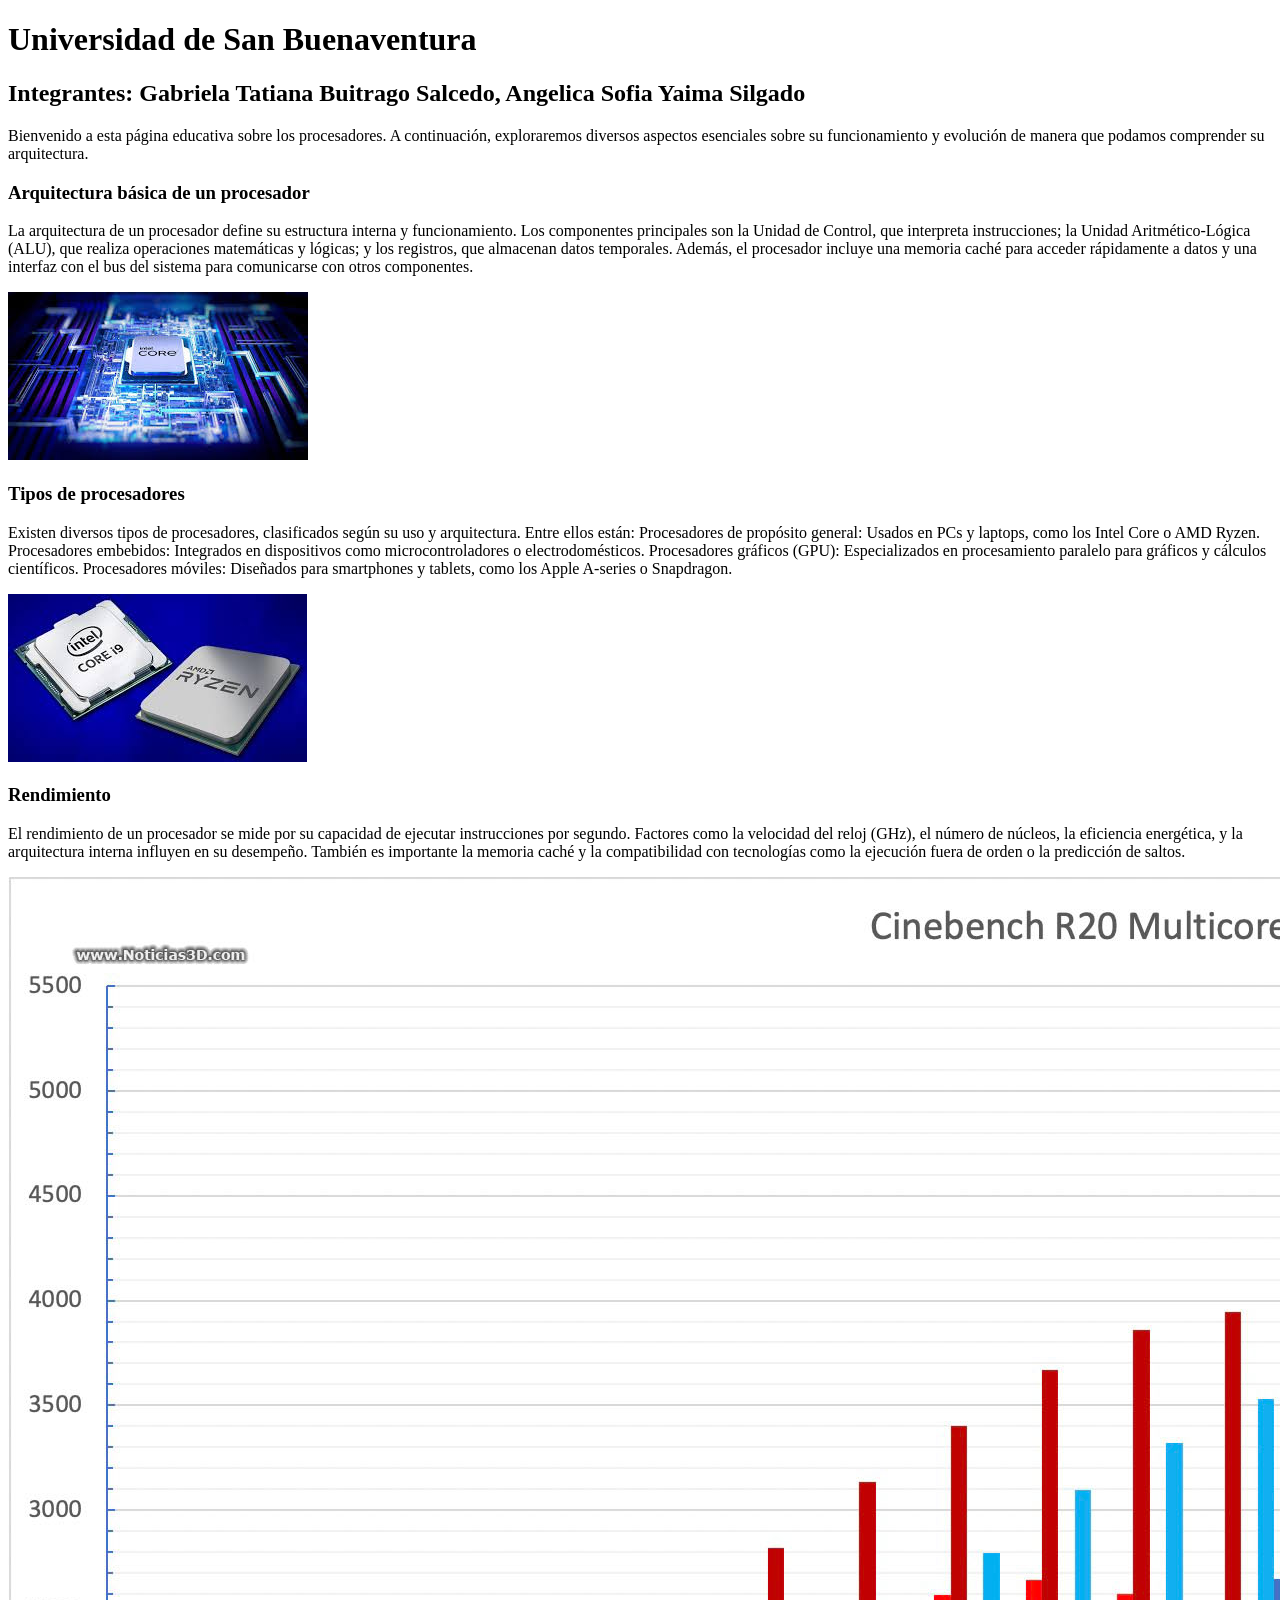
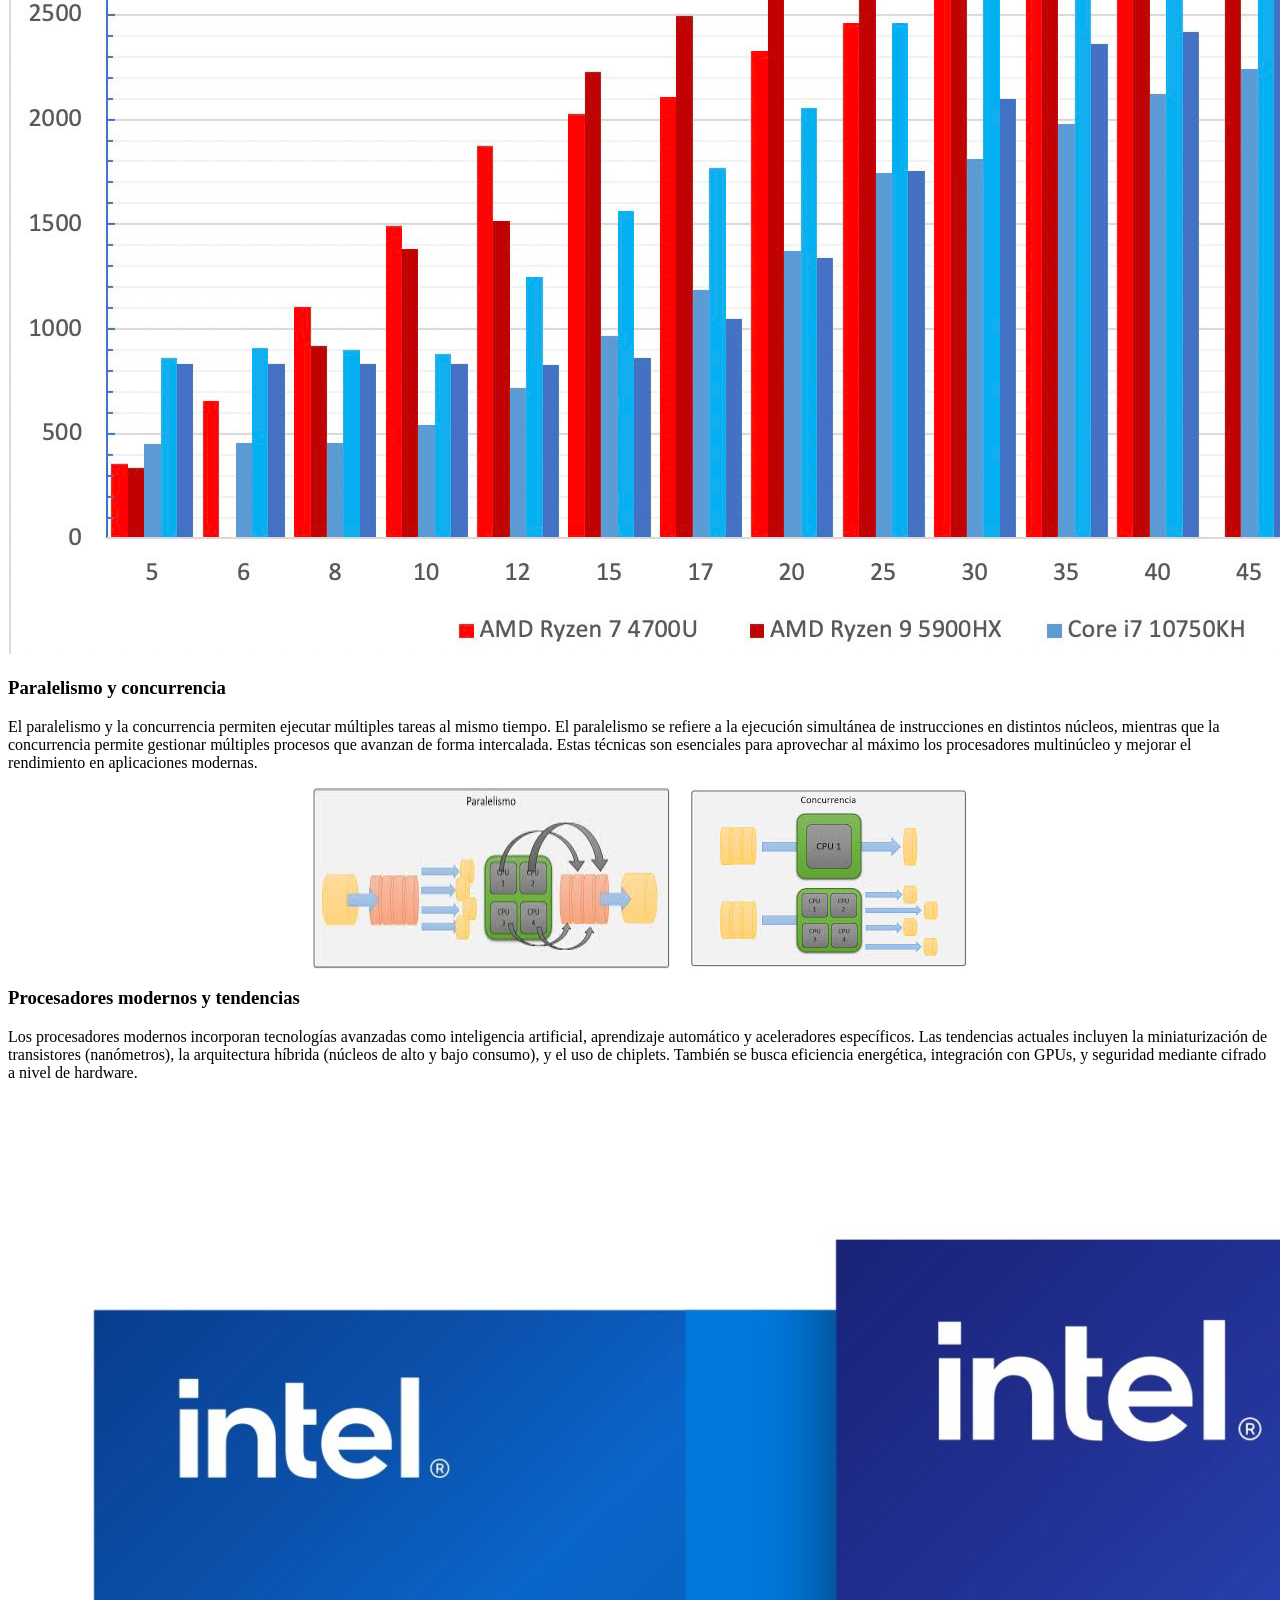
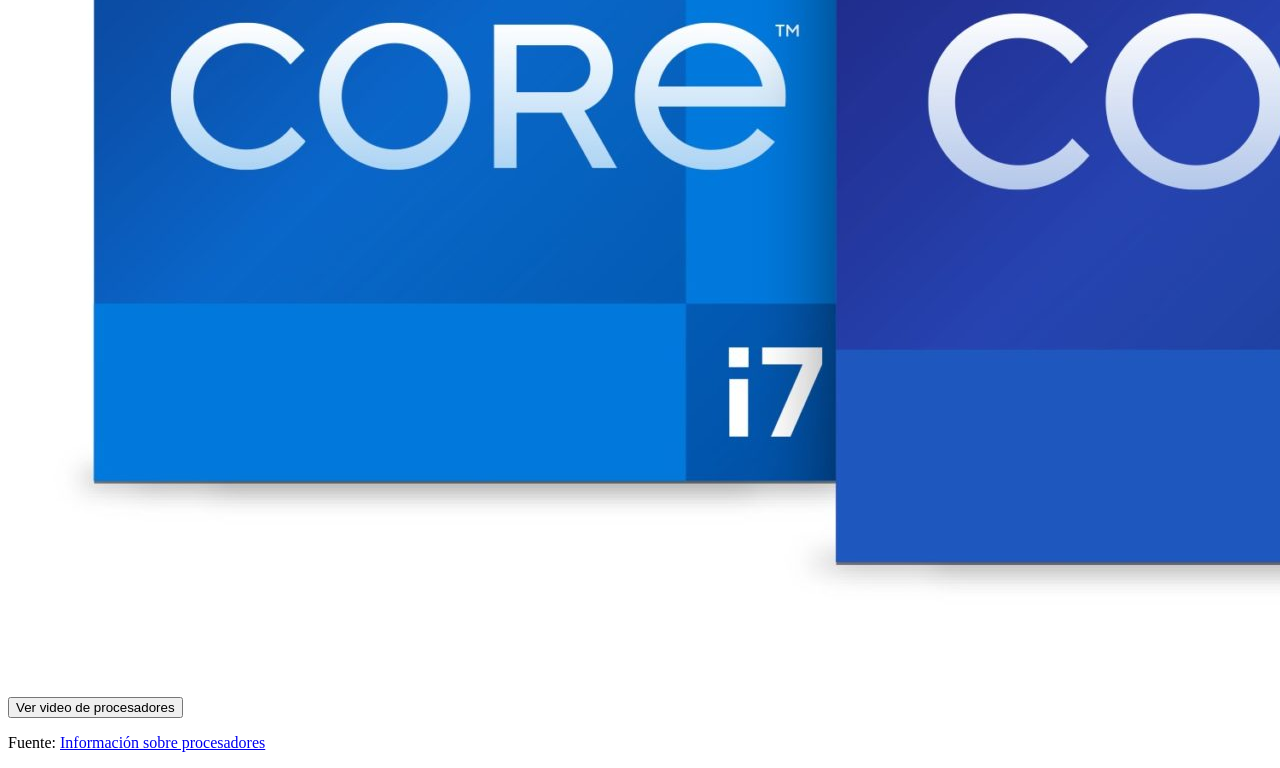
==== index.html @ 58f73aef "Add files via upload" ====
<!DOCTYPE html>
<html lang="es">
<head>
    <meta charset="UTF-8">
    <meta name="viewport" content="width=device-width, initial-scale=1.0">
    <title>Animación - Arquitectura de Computadores</title>
    <link rel="stylesheet" href="css/style.css">
</head>
<body>
    <h1>Universidad de San Buenaventura</h1>
    <h2>Integrantes: Gabriela Tatiana Buitrago Salcedo, Angelica Sofia Yaima Silgado</h2>
    <p>Bienvenido a esta página educativa sobre los procesadores. A continuación, exploraremos diversos aspectos esenciales sobre su funcionamiento y evolución de manera que podamos comprender su arquitectura.</p>

    <section>
        <h3>Arquitectura básica de un procesador</h3>
        <p>La arquitectura de un procesador define su estructura interna y funcionamiento. Los componentes principales son la Unidad de Control, que interpreta instrucciones; la Unidad Aritmético-Lógica (ALU), que realiza operaciones matemáticas y lógicas; y los registros, que almacenan datos temporales. Además, el procesador incluye una memoria caché para acceder rápidamente a datos y una interfaz con el bus del sistema para comunicarse con otros componentes.</p>
        <img src="img/procesador.jpg" alt="Foto de un procesador">
    </section>

    <section>
        <h3>Tipos de procesadores</h3>
        <p>Existen diversos tipos de procesadores, clasificados según su uso y arquitectura. Entre ellos están:

            Procesadores de propósito general: Usados en PCs y laptops, como los Intel Core o AMD Ryzen.
            
            Procesadores embebidos: Integrados en dispositivos como microcontroladores o electrodomésticos.
            
            Procesadores gráficos (GPU): Especializados en procesamiento paralelo para gráficos y cálculos científicos.
            
            Procesadores móviles: Diseñados para smartphones y tablets, como los Apple A-series o Snapdragon.</p>
        <img src="img/procesador2.jpg" alt="Marcas de procesadores">
    </section>

    <section>
        <h3>Rendimiento</h3>
        <p>El rendimiento de un procesador se mide por su capacidad de ejecutar instrucciones por segundo. Factores como la velocidad del reloj (GHz), el número de núcleos, la eficiencia energética, y la arquitectura interna influyen en su desempeño. También es importante la memoria caché y la compatibilidad con tecnologías como la ejecución fuera de orden o la predicción de saltos.</p>
        <img src="img/rendimiento.jpg">
    </section>

    <section>
        <h3>Paralelismo y concurrencia</h3>
        <p>El paralelismo y la concurrencia permiten ejecutar múltiples tareas al mismo tiempo. El paralelismo se refiere a la ejecución simultánea de instrucciones en distintos núcleos, mientras que la concurrencia permite gestionar múltiples procesos que avanzan de forma intercalada. Estas técnicas son esenciales para aprovechar al máximo los procesadores multinúcleo y mejorar el rendimiento en aplicaciones modernas.</p>
        <div style="display: flex; justify-content: center; gap: 20px;">
            <img src="img/paralelismo.jpg" > 
            <img src="img/concurrencia.jpg" >
        </div>
    </section>

    <section>
        <h3>Procesadores modernos y tendencias</h3>
        <p>Los procesadores modernos incorporan tecnologías avanzadas como inteligencia artificial, aprendizaje automático y aceleradores específicos. Las tendencias actuales incluyen la miniaturización de transistores (nanómetros), la arquitectura híbrida (núcleos de alto y bajo consumo), y el uso de chiplets. También se busca eficiencia energética, integración con GPUs, y seguridad mediante cifrado a nivel de hardware.</p>
        <img src="img/tendencias.jpg">
    </section>

    <a href="procesador.html">
        <button>Ver video de procesadores</button>
    </a>

    <p>
        Fuente: <a href="https://concepto.de/procesador/">Información sobre procesadores</a>
    </p>
</body>
</html>
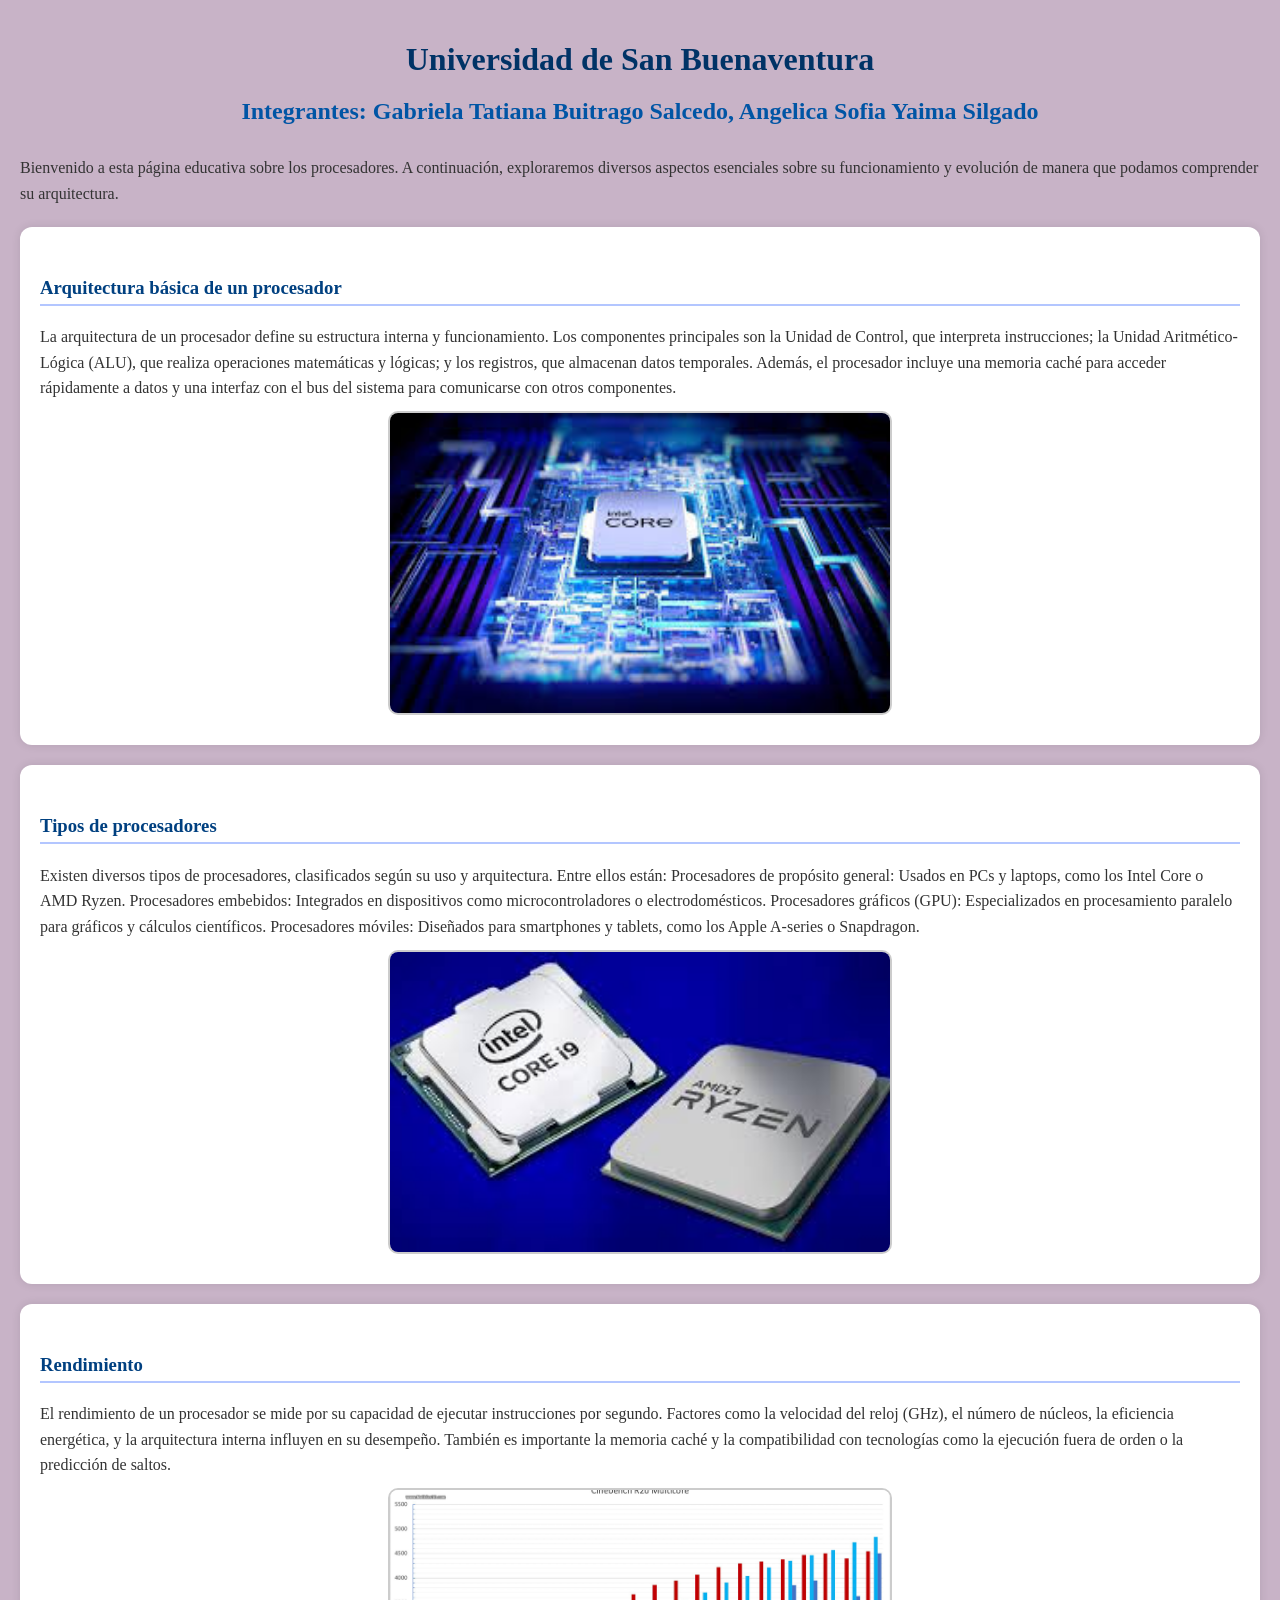
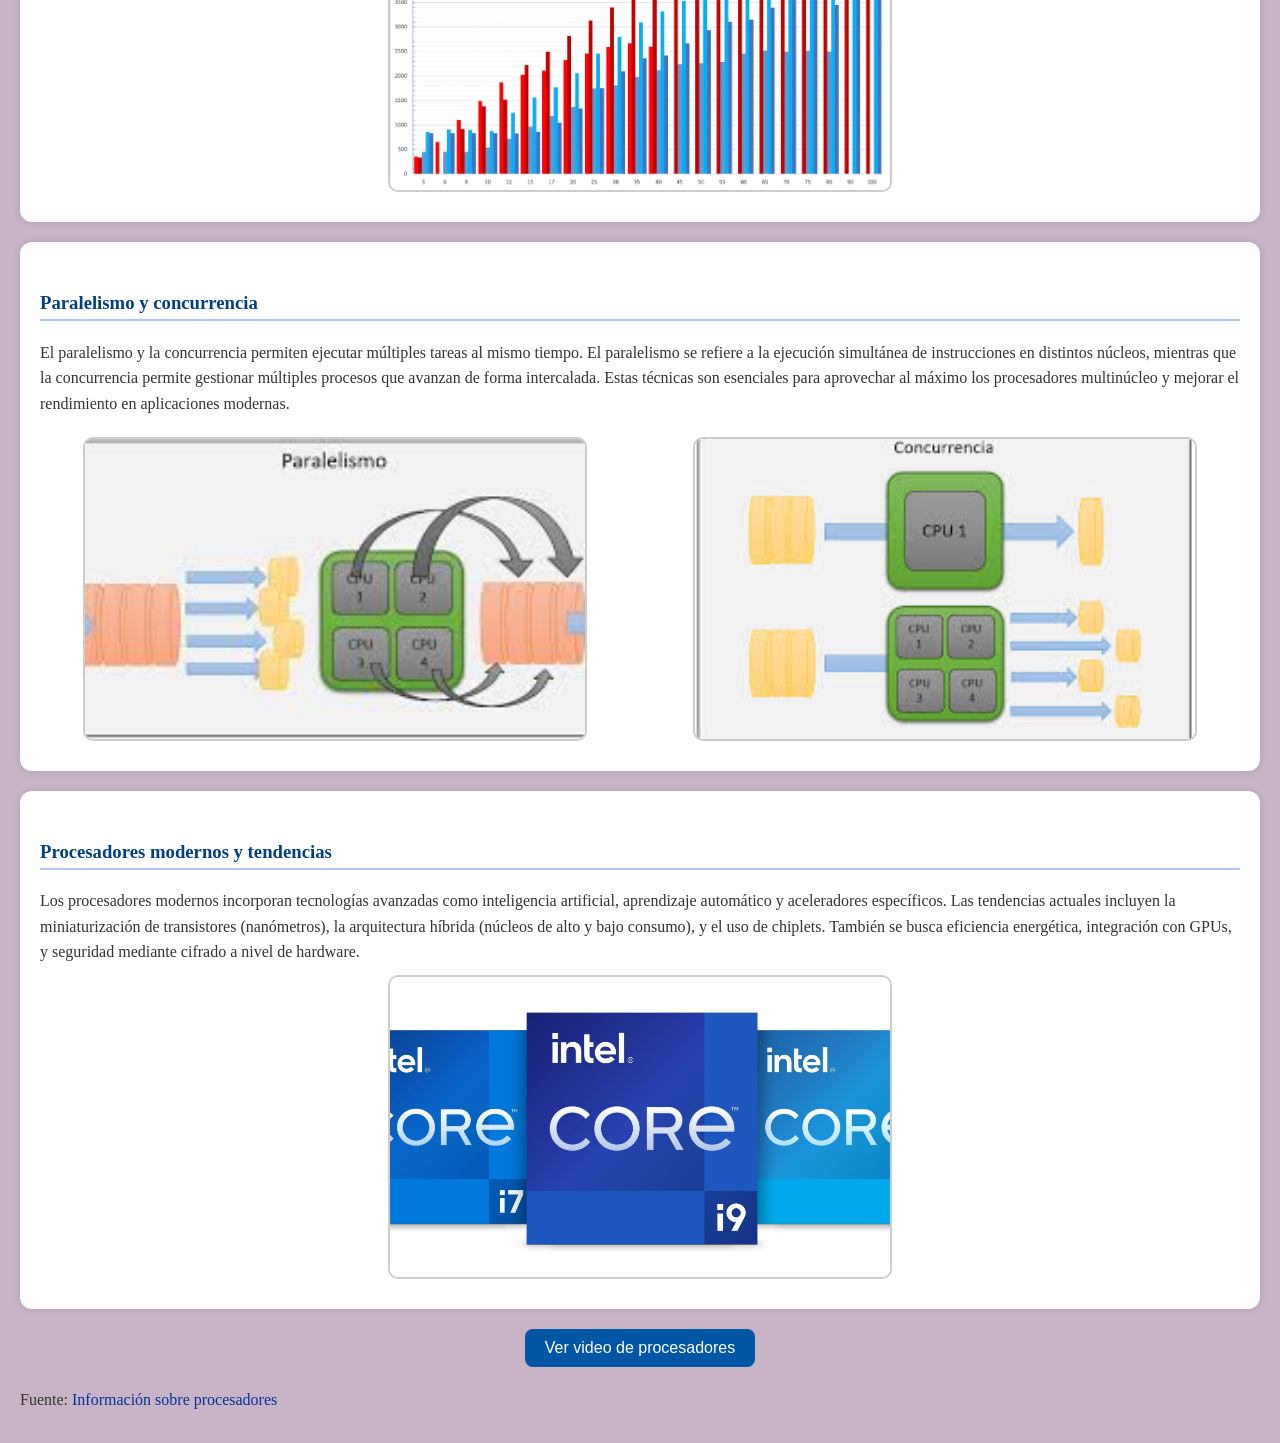
==== commit b76efc32: "Update index.html" ====
--- a/index.html
+++ b/index.html
@@ -4,7 +4,7 @@
     <meta charset="UTF-8">
     <meta name="viewport" content="width=device-width, initial-scale=1.0">
     <title>Animación - Arquitectura de Computadores</title>
-    <link rel="stylesheet" href="css/style.css">
+    <link rel="stylesheet" href="style.css">
 </head>
 <body>
     <h1>Universidad de San Buenaventura</h1>
@@ -60,4 +60,4 @@
         Fuente: <a href="https://concepto.de/procesador/">Información sobre procesadores</a>
     </p>
 </body>
-</html>+</html>
--- a/style.css
+++ b/style.css
@@ -0,0 +1,80 @@
+body {
+    background-color: #c8b3c7;
+    font-family:Georgia, 'Times New Roman', Times, serif;
+    color: #333;
+    margin: 0;
+    padding: 20px;
+}
+
+h1 {
+    color: #003366;
+    text-align: center;
+    margin-bottom: 10px;
+}
+
+h2 {
+    color: #0055a5;
+    text-align: center;
+    margin-bottom: 30px;
+}
+
+h3 {
+    color: #004080;
+    margin-top: 30px;
+    border-bottom: 2px solid #b3c6ff;
+    padding-bottom: 5px;
+}
+
+/* Párrafos */
+p {
+    line-height: 1.6;
+    margin: 10px 0;
+}
+
+/* Imágenes */
+img {
+    width: 500px;
+    height: 300px;
+    object-fit: cover;
+    display: block;
+    margin: 10px auto;
+    border: 2px solid #ccc;
+    border-radius: 10px;
+}
+
+/* Botón */
+button {
+    display: block;
+    margin: 20px auto;
+    background-color: #0055a5;
+    color: white;
+    border: none;
+    padding: 10px 20px;
+    font-size: 16px;
+    border-radius: 8px;
+    cursor: pointer;
+    transition: background-color 0.3s ease;
+}
+
+button:hover {
+    background-color: #003f7f;
+}
+
+/* Enlace */
+a {
+    color: #003399;
+    text-decoration: none;
+}
+
+a:hover {
+    text-decoration: underline;
+}
+
+section {
+    background-color: #ffffff;
+    padding: 20px;
+    border-radius: 12px;
+    margin: 20px auto;
+    max-width: 1200px;
+    box-shadow: 0 0 10px rgba(0, 0, 0, 0.1);
+}
